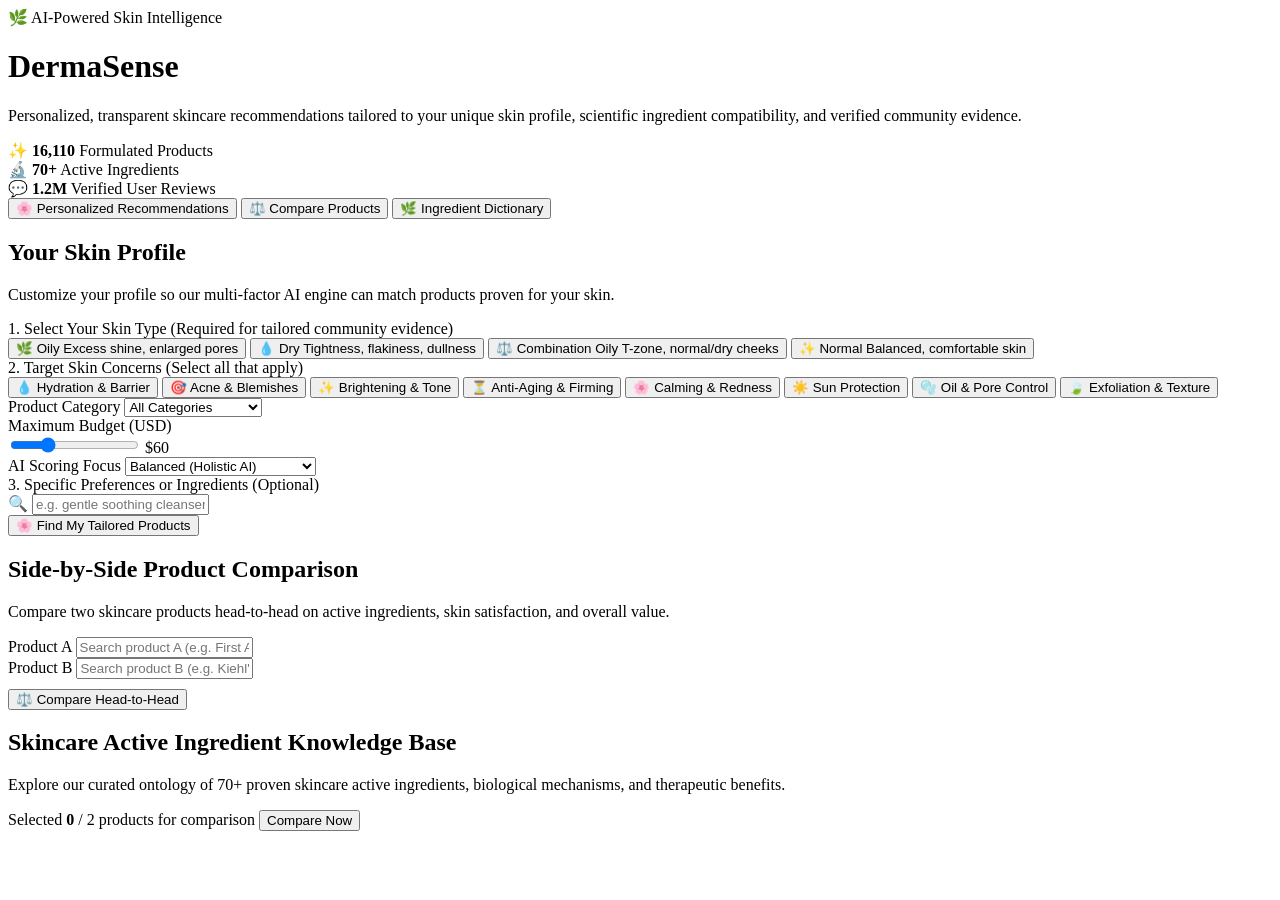
==== app/templates/index.html @ e62d5d93 "feat: complete Phase 6 & 7 with 6-factor composite recommender, side-by-side comparison, and luxury " ====
<!DOCTYPE html>
<html lang="en">
<head>
  <meta charset="UTF-8">
  <meta name="viewport" content="width=device-width, initial-scale=1.0">
  <title>DermaSense — Personalized, Explainable AI Skincare</title>
  <meta name="description" content="AI-powered skincare recommendation and comparison system tailored to your unique skin type, active ingredients, and review evidence.">
  <link rel="stylesheet" href="/static/css/style.css">
  <link rel="icon" href="data:image/svg+xml,<svg xmlns=%22http://www.w3.org/2000/svg%22 viewBox=%220%200%20100%20100%22><text y=%22.9em%22 font-size=%2290%22>🌸</text></svg>">
</head>
<body>

  <!-- Decorative Botanical Glows -->
  <div class="bg-decor bg-decor-1"></div>
  <div class="bg-decor bg-decor-2"></div>

  <div class="container">
    
    <!-- Header & Branding -->
    <header class="header">
      <div class="brand-badge">🌿 AI-Powered Skin Intelligence</div>
      <h1 class="brand-title">Derma<span>Sense</span></h1>
      <p class="brand-subtitle">
        Personalized, transparent skincare recommendations tailored to your unique skin profile, scientific ingredient compatibility, and verified community evidence.
      </p>

      <div class="stats-bar" id="statsBar">
        <div class="stat-item">✨ <strong id="statProducts">16,110</strong> Formulated Products</div>
        <div class="stat-item">🔬 <strong id="statBrands">70+</strong> Active Ingredients</div>
        <div class="stat-item">💬 <strong id="statReviews">1.2M</strong> Verified User Reviews</div>
      </div>
    </header>

    <!-- Navigation Tabs -->
    <nav class="nav-tabs" role="tablist">
      <button class="nav-tab-btn active" id="tabBtnRecommend" data-tab="tab-recommend">
        <span>🌸</span> Personalized Recommendations
      </button>
      <button class="nav-tab-btn" id="tabBtnCompare" data-tab="tab-compare">
        <span>⚖️</span> Compare Products
      </button>
      <button class="nav-tab-btn" id="tabBtnIngredients" data-tab="tab-ingredients">
        <span>🌿</span> Ingredient Dictionary
      </button>
    </nav>

    <!-- =========================================================================
         TAB 1: PERSONALIZED RECOMMENDATIONS
         ========================================================================= -->
    <main id="tab-recommend" class="tab-view active">
      
      <!-- Skin Profile Intake Form -->
      <section class="card" aria-labelledby="profile-heading">
        <h2 id="profile-heading" class="card-header-title">Your Skin Profile</h2>
        <p class="card-header-desc">Customize your profile so our multi-factor AI engine can match products proven for your skin.</p>

        <!-- 1. Skin Type Selector -->
        <div class="form-section">
          <label class="form-label">1. Select Your Skin Type <span>(Required for tailored community evidence)</span></label>
          <div class="skin-type-grid" id="skinTypeSelector">
            <button type="button" class="skin-type-btn" data-type="oily" id="btnSkinOily">
              🌿 Oily
              <span class="skin-type-desc">Excess shine, enlarged pores</span>
            </button>
            <button type="button" class="skin-type-btn" data-type="dry" id="btnSkinDry">
              💧 Dry
              <span class="skin-type-desc">Tightness, flakiness, dullness</span>
            </button>
            <button type="button" class="skin-type-btn" data-type="combination" id="btnSkinCombo">
              ⚖️ Combination
              <span class="skin-type-desc">Oily T-zone, normal/dry cheeks</span>
            </button>
            <button type="button" class="skin-type-btn" data-type="normal" id="btnSkinNormal">
              ✨ Normal
              <span class="skin-type-desc">Balanced, comfortable skin</span>
            </button>
          </div>
        </div>

        <!-- 2. Primary Skin Concerns -->
        <div class="form-section">
          <label class="form-label">2. Target Skin Concerns <span>(Select all that apply)</span></label>
          <div class="concerns-flex" id="concernsSelector">
            <button type="button" class="concern-pill" data-concern="Hydration & Barrier">💧 Hydration & Barrier</button>
            <button type="button" class="concern-pill" data-concern="Acne & Blemish Control">🎯 Acne & Blemishes</button>
            <button type="button" class="concern-pill" data-concern="Brightening & Tone">✨ Brightening & Tone</button>
            <button type="button" class="concern-pill" data-concern="Anti-Aging & Firming">⏳ Anti-Aging & Firming</button>
            <button type="button" class="concern-pill" data-concern="Soothing & Anti-Redness">🌸 Calming & Redness</button>
            <button type="button" class="concern-pill" data-concern="Sun Protection">☀️ Sun Protection</button>
            <button type="button" class="concern-pill" data-concern="Oil & Pore Control">🫧 Oil & Pore Control</button>
            <button type="button" class="concern-pill" data-concern="Exfoliation & Texture">🍃 Exfoliation & Texture</button>
          </div>
        </div>

        <!-- 3. Controls: Category, Budget, Presets -->
        <div class="controls-grid">
          <div>
            <label class="form-label" for="categorySelect">Product Category</label>
            <select id="categorySelect" class="select-input">
              <option value="All">All Categories</option>
              <option value="Cleanser">Cleanser</option>
              <option value="Moisturizer">Moisturizer</option>
              <option value="Treatment & Serum">Treatment & Serum</option>
              <option value="Sunscreen">Sunscreen</option>
              <option value="Eye Cream">Eye Cream</option>
              <option value="Mask">Mask</option>
            </select>
          </div>

          <div>
            <label class="form-label" for="budgetSlider">Maximum Budget (USD)</label>
            <div class="slider-container">
              <input type="range" id="budgetSlider" class="range-slider" min="10" max="200" step="5" value="60">
              <span class="slider-val" id="budgetDisplay">$60</span>
            </div>
          </div>

          <div>
            <label class="form-label" for="presetSelect">AI Scoring Focus</label>
            <select id="presetSelect" class="select-input">
              <option value="balanced">Balanced (Holistic AI)</option>
              <option value="ingredient_focus">Active Ingredient Focus</option>
              <option value="review_focus">Review & Satisfaction Focus</option>
              <option value="budget_focus">Best Value & Budget Focus</option>
            </select>
          </div>
        </div>

        <!-- 4. Natural Language Search Query -->
        <div class="form-section">
          <label class="form-label" for="queryInput">3. Specific Preferences or Ingredients <span>(Optional)</span></label>
          <div class="query-box">
            <span class="query-icon">🔍</span>
            <input type="text" id="queryInput" class="query-input" placeholder="e.g. gentle soothing cleanser with ceramides, fragrance-free, lightweight gel...">
          </div>
        </div>

        <!-- Submit Button -->
        <button type="button" class="btn-primary" id="btnGetRecommendations">
          <span>🌸</span> Find My Tailored Products
        </button>

      </section>

      <!-- Recommendation Results Area -->
      <section id="resultsSection" style="display: none;">
        <div class="results-header">
          <h2 class="results-title">Tailored Recommendations</h2>
          <span class="results-count" id="resultsCount">Showing top matches</span>
        </div>

        <div class="products-grid" id="productsGrid">
          <!-- Dynamically populated product cards -->
        </div>
      </section>

    </main>

    <!-- =========================================================================
         TAB 2: SIDE-BY-SIDE PRODUCT COMPARISON
         ========================================================================= -->
    <section id="tab-compare" class="tab-view">
      <div class="card">
        <h2 class="card-header-title">Side-by-Side Product Comparison</h2>
        <p class="card-header-desc">Compare two skincare products head-to-head on active ingredients, skin satisfaction, and overall value.</p>

        <div class="controls-grid" style="grid-template-columns: 1fr 1fr;">
          <div>
            <label class="form-label" for="compareSearchA">Product A</label>
            <input type="text" id="compareSearchA" class="text-input" placeholder="Search product A (e.g. First Aid Beauty Ultra Repair)...">
            <div id="compareSuggestionsA" class="suggestions-dropdown"></div>
            <input type="hidden" id="compareIdA">
          </div>

          <div>
            <label class="form-label" for="compareSearchB">Product B</label>
            <input type="text" id="compareSearchB" class="text-input" placeholder="Search product B (e.g. Kiehl's Ultra Facial)...">
            <div id="compareSuggestionsB" class="suggestions-dropdown"></div>
            <input type="hidden" id="compareIdB">
          </div>
        </div>

        <button type="button" class="btn-primary" id="btnRunComparison" style="margin-top: 10px;">
          <span>⚖️</span> Compare Head-to-Head
        </button>

        <div id="comparisonResults" style="display: none; margin-top: 30px;">
          <!-- Dynamically populated comparison view -->
        </div>
      </div>
    </section>

    <!-- =========================================================================
         TAB 3: INGREDIENT DICTIONARY
         ========================================================================= -->
    <section id="tab-ingredients" class="tab-view">
      <div class="card">
        <h2 class="card-header-title">Skincare Active Ingredient Knowledge Base</h2>
        <p class="card-header-desc">Explore our curated ontology of 70+ proven skincare active ingredients, biological mechanisms, and therapeutic benefits.</p>

        <div id="ingredientsCatalog">
          <!-- Dynamically populated ingredient categories -->
        </div>
      </div>
    </section>

  </div>

  <!-- Sticky Comparison Tray -->
  <div class="compare-tray" id="compareTray">
    <span class="tray-text">Selected <strong id="trayCount">0</strong> / 2 products for comparison</span>
    <button type="button" class="btn-tray-compare" id="btnLaunchTrayCompare">Compare Now</button>
  </div>

  <script src="/static/js/main.js"></script>
</body>
</html>
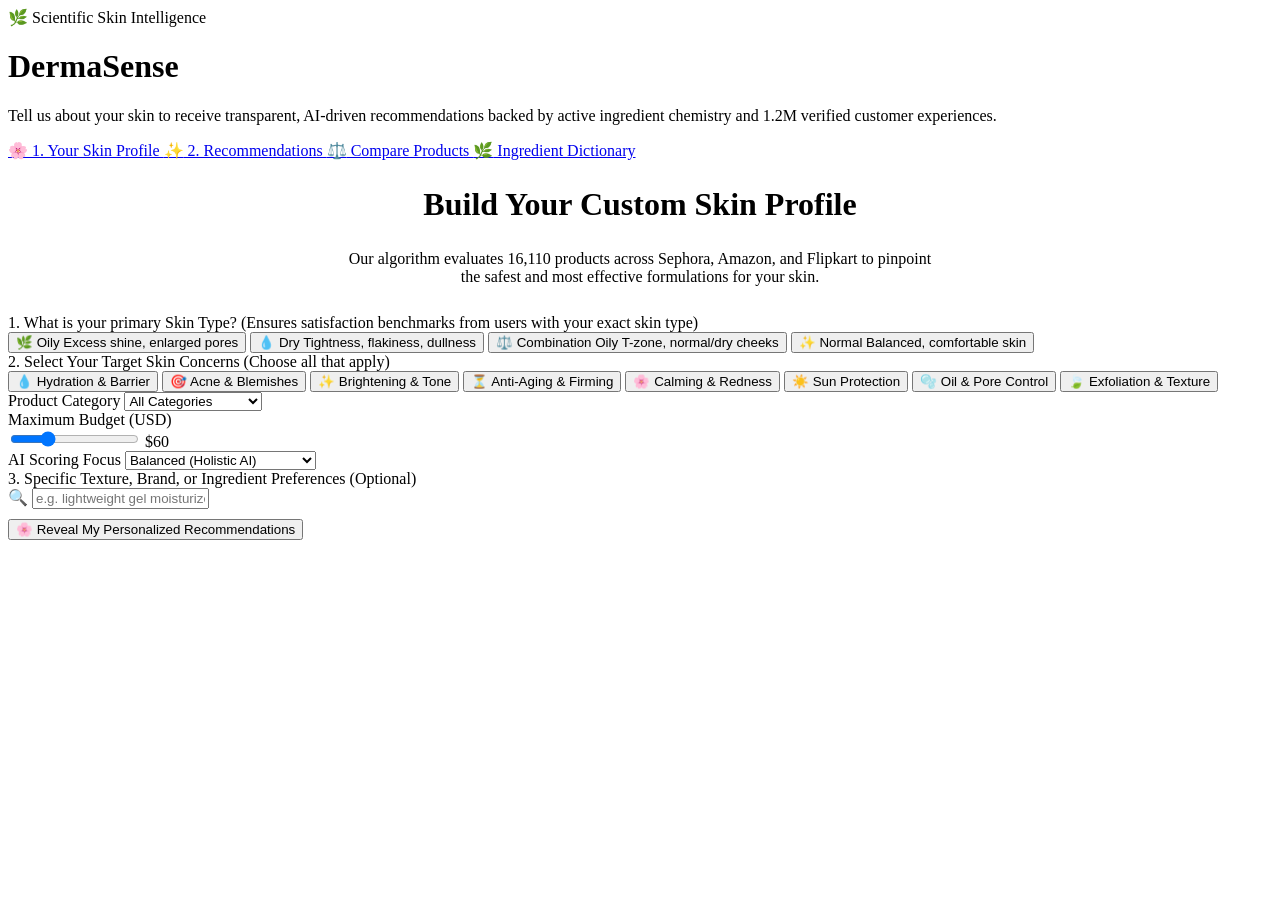
==== commit 7663b98e: "feat: split web app into dedicated multi-page flow (skin profile intake, recommendations, comparison" ====
--- a/app/templates/index.html
+++ b/app/templates/index.html
@@ -3,8 +3,8 @@
 <head>
   <meta charset="UTF-8">
   <meta name="viewport" content="width=device-width, initial-scale=1.0">
-  <title>DermaSense — Personalized, Explainable AI Skincare</title>
-  <meta name="description" content="AI-powered skincare recommendation and comparison system tailored to your unique skin type, active ingredients, and review evidence.">
+  <title>DermaSense — Skin Profile & Consultation</title>
+  <meta name="description" content="Personalized AI skincare consultation to identify your skin type, target concerns, and recommended formulations.">
   <link rel="stylesheet" href="/static/css/style.css">
   <link rel="icon" href="data:image/svg+xml,<svg xmlns=%22http://www.w3.org/2000/svg%22 viewBox=%220%200%20100%20100%22><text y=%22.9em%22 font-size=%2290%22>🌸</text></svg>">
 </head>
@@ -18,200 +18,221 @@
     
     <!-- Header & Branding -->
     <header class="header">
-      <div class="brand-badge">🌿 AI-Powered Skin Intelligence</div>
+      <div class="brand-badge">🌿 Scientific Skin Intelligence</div>
       <h1 class="brand-title">Derma<span>Sense</span></h1>
       <p class="brand-subtitle">
-        Personalized, transparent skincare recommendations tailored to your unique skin profile, scientific ingredient compatibility, and verified community evidence.
+        Tell us about your skin to receive transparent, AI-driven recommendations backed by active ingredient chemistry and 1.2M verified customer experiences.
       </p>
 
-      <div class="stats-bar" id="statsBar">
-        <div class="stat-item">✨ <strong id="statProducts">16,110</strong> Formulated Products</div>
-        <div class="stat-item">🔬 <strong id="statBrands">70+</strong> Active Ingredients</div>
-        <div class="stat-item">💬 <strong id="statReviews">1.2M</strong> Verified User Reviews</div>
-      </div>
+      <!-- Navigation Header -->
+      <nav class="nav-tabs" role="navigation" aria-label="Main Navigation">
+        <a href="/" class="nav-tab-btn active">
+          <span>🌸</span> 1. Your Skin Profile
+        </a>
+        <a href="/recommendations" class="nav-tab-btn">
+          <span>✨</span> 2. Recommendations
+        </a>
+        <a href="/compare" class="nav-tab-btn">
+          <span>⚖️</span> Compare Products
+        </a>
+        <a href="/ingredients" class="nav-tab-btn">
+          <span>🌿</span> Ingredient Dictionary
+        </a>
+      </nav>
     </header>
 
-    <!-- Navigation Tabs -->
-    <nav class="nav-tabs" role="tablist">
-      <button class="nav-tab-btn active" id="tabBtnRecommend" data-tab="tab-recommend">
-        <span>🌸</span> Personalized Recommendations
-      </button>
-      <button class="nav-tab-btn" id="tabBtnCompare" data-tab="tab-compare">
-        <span>⚖️</span> Compare Products
-      </button>
-      <button class="nav-tab-btn" id="tabBtnIngredients" data-tab="tab-ingredients">
-        <span>🌿</span> Ingredient Dictionary
-      </button>
-    </nav>
-
-    <!-- =========================================================================
-         TAB 1: PERSONALIZED RECOMMENDATIONS
-         ========================================================================= -->
-    <main id="tab-recommend" class="tab-view active">
+    <!-- Main Intake Form Card -->
+    <main>
+      <section class="card intake-card" aria-labelledby="profile-heading">
+        <div style="text-align: center; margin-bottom: 28px;">
+          <h2 id="profile-heading" class="card-header-title" style="font-size: 2rem;">Build Your Custom Skin Profile</h2>
+          <p class="card-header-desc" style="max-width: 600px; margin: 0 auto;">
+            Our algorithm evaluates 16,110 products across Sephora, Amazon, and Flipkart to pinpoint the safest and most effective formulations for your skin.
+          </p>
+        </div>
+
+        <form id="skinProfileForm" onsubmit="handleProfileSubmit(event)">
+
+          <!-- 1. Skin Type Selector -->
+          <div class="form-section">
+            <label class="form-label">
+              1. What is your primary Skin Type? 
+              <span>(Ensures satisfaction benchmarks from users with your exact skin type)</span>
+            </label>
+            <div class="skin-type-grid" id="skinTypeSelector">
+              <button type="button" class="skin-type-btn" data-type="oily" id="btnSkinOily">
+                🌿 Oily
+                <span class="skin-type-desc">Excess shine, enlarged pores</span>
+              </button>
+              <button type="button" class="skin-type-btn" data-type="dry" id="btnSkinDry">
+                💧 Dry
+                <span class="skin-type-desc">Tightness, flakiness, dullness</span>
+              </button>
+              <button type="button" class="skin-type-btn" data-type="combination" id="btnSkinCombo">
+                ⚖️ Combination
+                <span class="skin-type-desc">Oily T-zone, normal/dry cheeks</span>
+              </button>
+              <button type="button" class="skin-type-btn" data-type="normal" id="btnSkinNormal">
+                ✨ Normal
+                <span class="skin-type-desc">Balanced, comfortable skin</span>
+              </button>
+            </div>
+          </div>
+
+          <!-- 2. Primary Skin Concerns -->
+          <div class="form-section">
+            <label class="form-label">
+              2. Select Your Target Skin Concerns 
+              <span>(Choose all that apply)</span>
+            </label>
+            <div class="concerns-flex" id="concernsSelector">
+              <button type="button" class="concern-pill" data-concern="Hydration & Barrier">💧 Hydration & Barrier</button>
+              <button type="button" class="concern-pill" data-concern="Acne & Blemish Control">🎯 Acne & Blemishes</button>
+              <button type="button" class="concern-pill" data-concern="Brightening & Tone">✨ Brightening & Tone</button>
+              <button type="button" class="concern-pill" data-concern="Anti-Aging & Firming">⏳ Anti-Aging & Firming</button>
+              <button type="button" class="concern-pill" data-concern="Soothing & Anti-Redness">🌸 Calming & Redness</button>
+              <button type="button" class="concern-pill" data-concern="Sun Protection">☀️ Sun Protection</button>
+              <button type="button" class="concern-pill" data-concern="Oil & Pore Control">🫧 Oil & Pore Control</button>
+              <button type="button" class="concern-pill" data-concern="Exfoliation & Texture">🍃 Exfoliation & Texture</button>
+            </div>
+          </div>
+
+          <!-- 3. Category, Budget, AI Focus -->
+          <div class="controls-grid">
+            <div>
+              <label class="form-label" for="categorySelect">Product Category</label>
+              <select id="categorySelect" class="select-input">
+                <option value="All">All Categories</option>
+                <option value="Cleanser">Cleanser</option>
+                <option value="Moisturizer">Moisturizer</option>
+                <option value="Treatment & Serum">Treatment & Serum</option>
+                <option value="Sunscreen">Sunscreen</option>
+                <option value="Eye Cream">Eye Cream</option>
+                <option value="Mask">Mask</option>
+              </select>
+            </div>
+
+            <div>
+              <label class="form-label" for="budgetSlider">Maximum Budget (USD)</label>
+              <div class="slider-container">
+                <input type="range" id="budgetSlider" class="range-slider" min="10" max="200" step="5" value="60">
+                <span class="slider-val" id="budgetDisplay">$60</span>
+              </div>
+            </div>
+
+            <div>
+              <label class="form-label" for="presetSelect">AI Scoring Focus</label>
+              <select id="presetSelect" class="select-input">
+                <option value="balanced">Balanced (Holistic AI)</option>
+                <option value="ingredient_focus">Active Ingredient Focus</option>
+                <option value="review_focus">Review & Satisfaction Focus</option>
+                <option value="budget_focus">Best Value & Budget Focus</option>
+              </select>
+            </div>
+          </div>
+
+          <!-- 4. Specific Preferences Query -->
+          <div class="form-section">
+            <label class="form-label" for="queryInput">
+              3. Specific Texture, Brand, or Ingredient Preferences 
+              <span>(Optional)</span>
+            </label>
+            <div class="query-box">
+              <span class="query-icon">🔍</span>
+              <input type="text" id="queryInput" class="query-input" placeholder="e.g. lightweight gel moisturizer with centella and ceramides, no heavy scent...">
+            </div>
+          </div>
+
+          <!-- Submit Button -->
+          <button type="submit" class="btn-primary" id="btnSubmitProfile" style="margin-top: 10px;">
+            <span>🌸</span> Reveal My Personalized Recommendations
+          </button>
+
+        </form>
+      </section>
+    </main>
+
+  </div>
+
+  <script>
+    // Profile Intake State
+    let selectedSkinType = localStorage.getItem('dermasense_skin_type') || 'oily';
+    let selectedConcerns = new Set(JSON.parse(localStorage.getItem('dermasense_concerns') || '["Hydration & Barrier", "Acne & Blemish Control"]'));
+    let selectedBudget = Number(localStorage.getItem('dermasense_budget') || 60);
+
+    document.addEventListener('DOMContentLoaded', () => {
+      // Sync UI with saved state
+      if (selectedSkinType) {
+        const btn = document.querySelector(`.skin-type-btn[data-type="${selectedSkinType}"]`);
+        if (btn) btn.classList.add('active');
+      }
+
+      selectedConcerns.forEach(c => {
+        const pill = document.querySelector(`.concern-pill[data-concern="${c}"]`);
+        if (pill) pill.classList.add('active');
+      });
+
+      const budgetSlider = document.getElementById('budgetSlider');
+      const budgetDisplay = document.getElementById('budgetDisplay');
+      budgetSlider.value = selectedBudget;
+      budgetDisplay.textContent = `$${selectedBudget}`;
+
+      budgetSlider.addEventListener('input', (e) => {
+        selectedBudget = Number(e.target.value);
+        budgetDisplay.textContent = `$${selectedBudget}`;
+      });
+
+      // Skin type selection
+      document.querySelectorAll('.skin-type-btn').forEach(btn => {
+        btn.addEventListener('click', () => {
+          document.querySelectorAll('.skin-type-btn').forEach(b => b.classList.remove('active'));
+          selectedSkinType = btn.getAttribute('data-type');
+          btn.classList.add('active');
+        });
+      });
+
+      // Concerns selection
+      document.querySelectorAll('.concern-pill').forEach(pill => {
+        pill.addEventListener('click', () => {
+          const concern = pill.getAttribute('data-concern');
+          if (selectedConcerns.has(concern)) {
+            selectedConcerns.delete(concern);
+            pill.classList.remove('active');
+          } else {
+            selectedConcerns.add(concern);
+            pill.classList.add('active');
+          }
+        });
+      });
+    });
+
+    function handleProfileSubmit(e) {
+      e.preventDefault();
       
-      <!-- Skin Profile Intake Form -->
-      <section class="card" aria-labelledby="profile-heading">
-        <h2 id="profile-heading" class="card-header-title">Your Skin Profile</h2>
-        <p class="card-header-desc">Customize your profile so our multi-factor AI engine can match products proven for your skin.</p>
-
-        <!-- 1. Skin Type Selector -->
-        <div class="form-section">
-          <label class="form-label">1. Select Your Skin Type <span>(Required for tailored community evidence)</span></label>
-          <div class="skin-type-grid" id="skinTypeSelector">
-            <button type="button" class="skin-type-btn" data-type="oily" id="btnSkinOily">
-              🌿 Oily
-              <span class="skin-type-desc">Excess shine, enlarged pores</span>
-            </button>
-            <button type="button" class="skin-type-btn" data-type="dry" id="btnSkinDry">
-              💧 Dry
-              <span class="skin-type-desc">Tightness, flakiness, dullness</span>
-            </button>
-            <button type="button" class="skin-type-btn" data-type="combination" id="btnSkinCombo">
-              ⚖️ Combination
-              <span class="skin-type-desc">Oily T-zone, normal/dry cheeks</span>
-            </button>
-            <button type="button" class="skin-type-btn" data-type="normal" id="btnSkinNormal">
-              ✨ Normal
-              <span class="skin-type-desc">Balanced, comfortable skin</span>
-            </button>
-          </div>
-        </div>
-
-        <!-- 2. Primary Skin Concerns -->
-        <div class="form-section">
-          <label class="form-label">2. Target Skin Concerns <span>(Select all that apply)</span></label>
-          <div class="concerns-flex" id="concernsSelector">
-            <button type="button" class="concern-pill" data-concern="Hydration & Barrier">💧 Hydration & Barrier</button>
-            <button type="button" class="concern-pill" data-concern="Acne & Blemish Control">🎯 Acne & Blemishes</button>
-            <button type="button" class="concern-pill" data-concern="Brightening & Tone">✨ Brightening & Tone</button>
-            <button type="button" class="concern-pill" data-concern="Anti-Aging & Firming">⏳ Anti-Aging & Firming</button>
-            <button type="button" class="concern-pill" data-concern="Soothing & Anti-Redness">🌸 Calming & Redness</button>
-            <button type="button" class="concern-pill" data-concern="Sun Protection">☀️ Sun Protection</button>
-            <button type="button" class="concern-pill" data-concern="Oil & Pore Control">🫧 Oil & Pore Control</button>
-            <button type="button" class="concern-pill" data-concern="Exfoliation & Texture">🍃 Exfoliation & Texture</button>
-          </div>
-        </div>
-
-        <!-- 3. Controls: Category, Budget, Presets -->
-        <div class="controls-grid">
-          <div>
-            <label class="form-label" for="categorySelect">Product Category</label>
-            <select id="categorySelect" class="select-input">
-              <option value="All">All Categories</option>
-              <option value="Cleanser">Cleanser</option>
-              <option value="Moisturizer">Moisturizer</option>
-              <option value="Treatment & Serum">Treatment & Serum</option>
-              <option value="Sunscreen">Sunscreen</option>
-              <option value="Eye Cream">Eye Cream</option>
-              <option value="Mask">Mask</option>
-            </select>
-          </div>
-
-          <div>
-            <label class="form-label" for="budgetSlider">Maximum Budget (USD)</label>
-            <div class="slider-container">
-              <input type="range" id="budgetSlider" class="range-slider" min="10" max="200" step="5" value="60">
-              <span class="slider-val" id="budgetDisplay">$60</span>
-            </div>
-          </div>
-
-          <div>
-            <label class="form-label" for="presetSelect">AI Scoring Focus</label>
-            <select id="presetSelect" class="select-input">
-              <option value="balanced">Balanced (Holistic AI)</option>
-              <option value="ingredient_focus">Active Ingredient Focus</option>
-              <option value="review_focus">Review & Satisfaction Focus</option>
-              <option value="budget_focus">Best Value & Budget Focus</option>
-            </select>
-          </div>
-        </div>
-
-        <!-- 4. Natural Language Search Query -->
-        <div class="form-section">
-          <label class="form-label" for="queryInput">3. Specific Preferences or Ingredients <span>(Optional)</span></label>
-          <div class="query-box">
-            <span class="query-icon">🔍</span>
-            <input type="text" id="queryInput" class="query-input" placeholder="e.g. gentle soothing cleanser with ceramides, fragrance-free, lightweight gel...">
-          </div>
-        </div>
-
-        <!-- Submit Button -->
-        <button type="button" class="btn-primary" id="btnGetRecommendations">
-          <span>🌸</span> Find My Tailored Products
-        </button>
-
-      </section>
-
-      <!-- Recommendation Results Area -->
-      <section id="resultsSection" style="display: none;">
-        <div class="results-header">
-          <h2 class="results-title">Tailored Recommendations</h2>
-          <span class="results-count" id="resultsCount">Showing top matches</span>
-        </div>
-
-        <div class="products-grid" id="productsGrid">
-          <!-- Dynamically populated product cards -->
-        </div>
-      </section>
-
-    </main>
-
-    <!-- =========================================================================
-         TAB 2: SIDE-BY-SIDE PRODUCT COMPARISON
-         ========================================================================= -->
-    <section id="tab-compare" class="tab-view">
-      <div class="card">
-        <h2 class="card-header-title">Side-by-Side Product Comparison</h2>
-        <p class="card-header-desc">Compare two skincare products head-to-head on active ingredients, skin satisfaction, and overall value.</p>
-
-        <div class="controls-grid" style="grid-template-columns: 1fr 1fr;">
-          <div>
-            <label class="form-label" for="compareSearchA">Product A</label>
-            <input type="text" id="compareSearchA" class="text-input" placeholder="Search product A (e.g. First Aid Beauty Ultra Repair)...">
-            <div id="compareSuggestionsA" class="suggestions-dropdown"></div>
-            <input type="hidden" id="compareIdA">
-          </div>
-
-          <div>
-            <label class="form-label" for="compareSearchB">Product B</label>
-            <input type="text" id="compareSearchB" class="text-input" placeholder="Search product B (e.g. Kiehl's Ultra Facial)...">
-            <div id="compareSuggestionsB" class="suggestions-dropdown"></div>
-            <input type="hidden" id="compareIdB">
-          </div>
-        </div>
-
-        <button type="button" class="btn-primary" id="btnRunComparison" style="margin-top: 10px;">
-          <span>⚖️</span> Compare Head-to-Head
-        </button>
-
-        <div id="comparisonResults" style="display: none; margin-top: 30px;">
-          <!-- Dynamically populated comparison view -->
-        </div>
-      </div>
-    </section>
-
-    <!-- =========================================================================
-         TAB 3: INGREDIENT DICTIONARY
-         ========================================================================= -->
-    <section id="tab-ingredients" class="tab-view">
-      <div class="card">
-        <h2 class="card-header-title">Skincare Active Ingredient Knowledge Base</h2>
-        <p class="card-header-desc">Explore our curated ontology of 70+ proven skincare active ingredients, biological mechanisms, and therapeutic benefits.</p>
-
-        <div id="ingredientsCatalog">
-          <!-- Dynamically populated ingredient categories -->
-        </div>
-      </div>
-    </section>
-
-  </div>
-
-  <!-- Sticky Comparison Tray -->
-  <div class="compare-tray" id="compareTray">
-    <span class="tray-text">Selected <strong id="trayCount">0</strong> / 2 products for comparison</span>
-    <button type="button" class="btn-tray-compare" id="btnLaunchTrayCompare">Compare Now</button>
-  </div>
-
-  <script src="/static/js/main.js"></script>
+      const category = document.getElementById('categorySelect').value;
+      const preset = document.getElementById('presetSelect').value;
+      const query = document.getElementById('queryInput').value.trim();
+
+      // Save to localStorage
+      localStorage.setItem('dermasense_skin_type', selectedSkinType || '');
+      localStorage.setItem('dermasense_concerns', JSON.stringify(Array.from(selectedConcerns)));
+      localStorage.setItem('dermasense_budget', selectedBudget);
+      localStorage.setItem('dermasense_category', category);
+      localStorage.setItem('dermasense_preset', preset);
+      localStorage.setItem('dermasense_query', query);
+
+      // Construct URL parameters
+      const params = new URLSearchParams();
+      if (selectedSkinType) params.set('skin_type', selectedSkinType);
+      if (selectedConcerns.size > 0) params.set('concerns', Array.from(selectedConcerns).join('|'));
+      if (category) params.set('category', category);
+      if (selectedBudget) params.set('budget', selectedBudget);
+      if (preset) params.set('preset', preset);
+      if (query) params.set('q', query);
+
+      // Navigate to dedicated Recommendations Page
+      window.location.href = `/recommendations?${params.toString()}`;
+    }
+  </script>
 </body>
 </html>
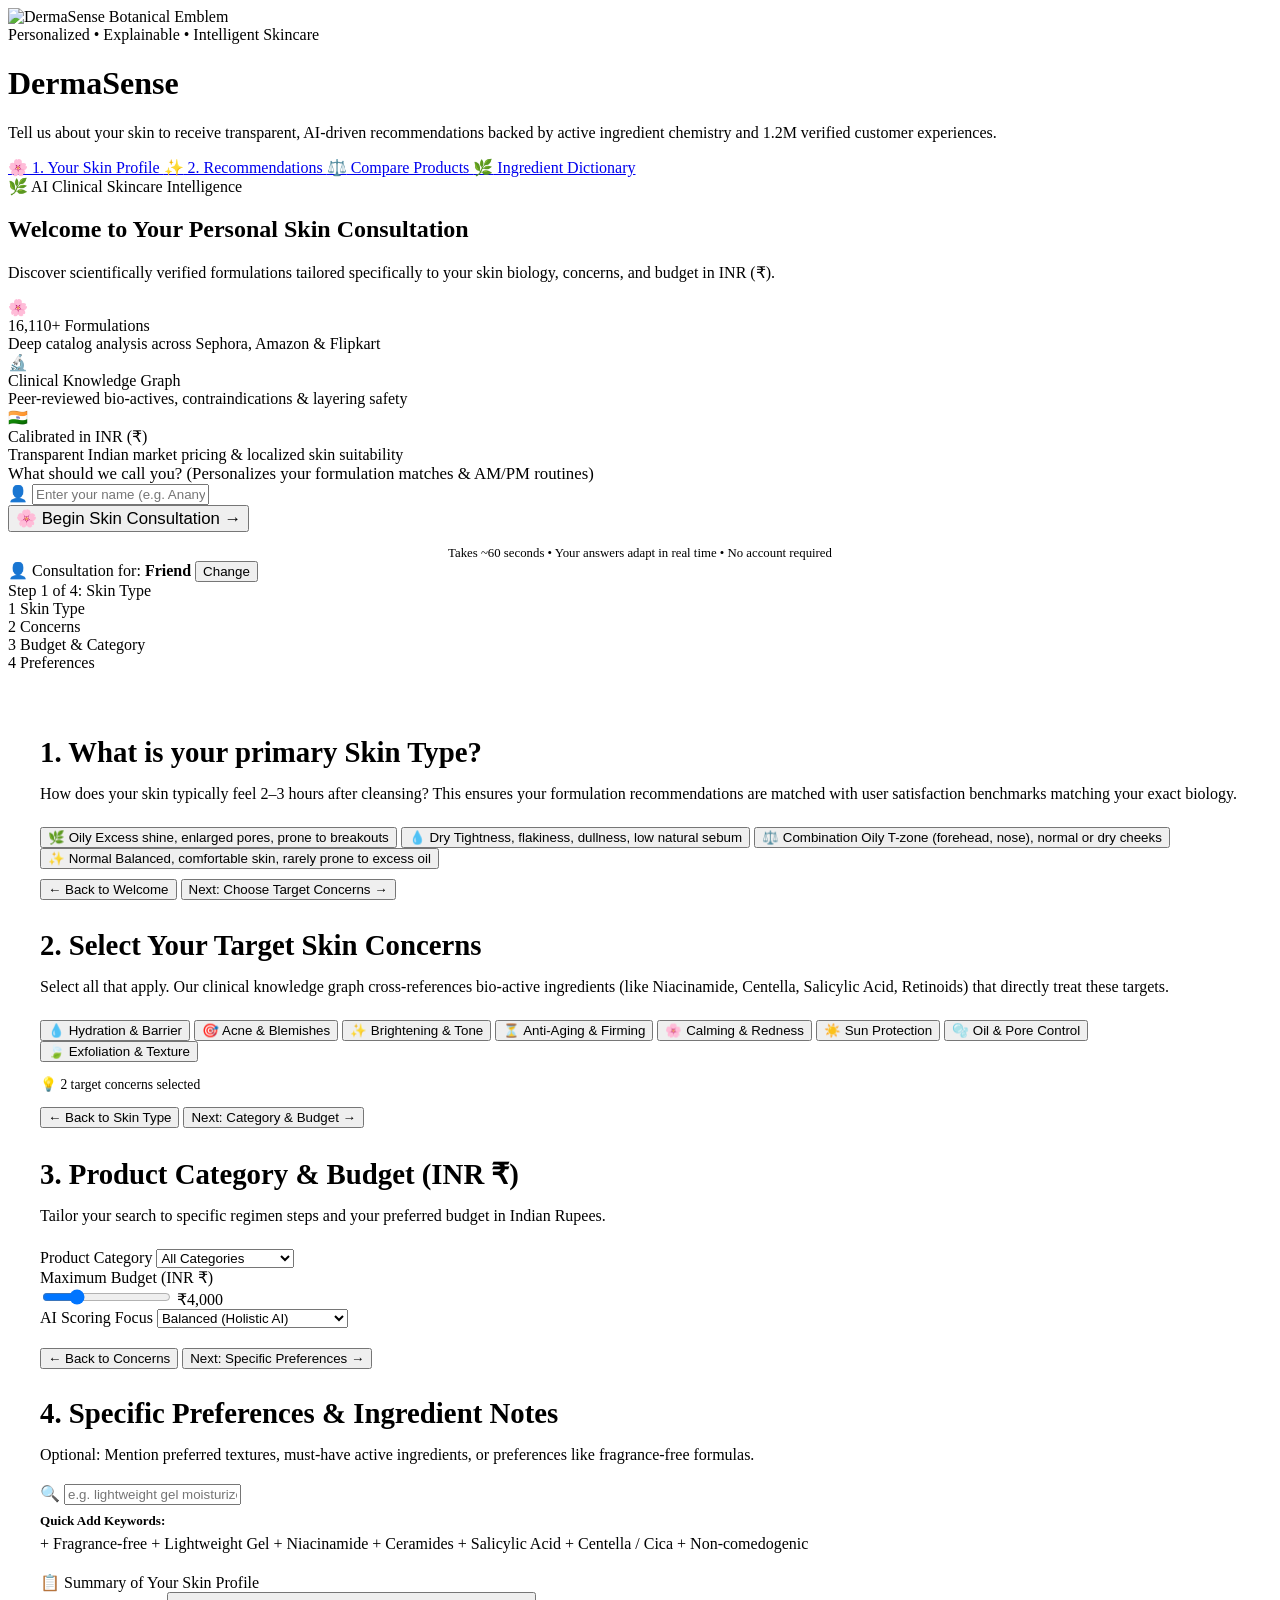
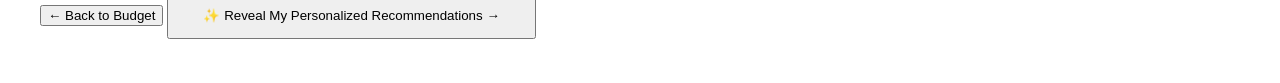
==== commit 354c7080: "feat: implement cross-encoder reranking, knowledge graph, RAG Q&A, personalization, evaluation suite" ====
--- a/app/templates/index.html
+++ b/app/templates/index.html
@@ -4,9 +4,13 @@
   <meta charset="UTF-8">
   <meta name="viewport" content="width=device-width, initial-scale=1.0">
   <title>DermaSense — Skin Profile & Consultation</title>
-  <meta name="description" content="Personalized AI skincare consultation to identify your skin type, target concerns, and recommended formulations.">
+  <meta name="description" content="Personalized AI skincare consultation to identify your skin type, target concerns, and recommended formulations in INR.">
   <link rel="stylesheet" href="/static/css/style.css">
-  <link rel="icon" href="data:image/svg+xml,<svg xmlns=%22http://www.w3.org/2000/svg%22 viewBox=%220%200%20100%20100%22><text y=%22.9em%22 font-size=%2290%22>🌸</text></svg>">
+  <link rel="icon" type="image/png" sizes="192x192" href="/static/images/dermasense_favicon.png?v=2">
+  <link rel="icon" type="image/png" sizes="32x32" href="/static/images/favicon-32x32.png?v=2">
+  <link rel="icon" type="image/png" sizes="16x16" href="/static/images/favicon-16x16.png?v=2">
+  <link rel="shortcut icon" href="/favicon.ico?v=2">
+  <link rel="apple-touch-icon" sizes="180x180" href="/static/images/apple-touch-icon.png?v=2">
 </head>
 <body>
 
@@ -16,9 +20,12 @@
 
   <div class="container">
     
-    <!-- Header & Branding -->
+    <!-- Header & Branding with Uncluttered Botanical Emblem -->
     <header class="header">
-      <div class="brand-badge">🌿 Scientific Skin Intelligence</div>
+      <div class="brand-logo-container">
+        <img src="/static/images/dermasense_emblem.png" alt="DermaSense Botanical Emblem" class="brand-logo-img">
+      </div>
+      <div class="brand-tagline">Personalized • Explainable • Intelligent Skincare</div>
       <h1 class="brand-title">Derma<span>Sense</span></h1>
       <p class="brand-subtitle">
         Tell us about your skin to receive transparent, AI-driven recommendations backed by active ingredient chemistry and 1.2M verified customer experiences.
@@ -41,157 +48,376 @@
       </nav>
     </header>
 
-    <!-- Main Intake Form Card -->
+    <!-- Main View Area -->
     <main>
-      <section class="card intake-card" aria-labelledby="profile-heading">
-        <div style="text-align: center; margin-bottom: 28px;">
-          <h2 id="profile-heading" class="card-header-title" style="font-size: 2rem;">Build Your Custom Skin Profile</h2>
-          <p class="card-header-desc" style="max-width: 600px; margin: 0 auto;">
-            Our algorithm evaluates 16,110 products across Sephora, Amazon, and Flipkart to pinpoint the safest and most effective formulations for your skin.
+      
+      <!-- 1. FRONT / LANDING PAGE: Name & Consultation Welcome Card -->
+      <section class="welcome-hero-card" id="welcomeSection" aria-labelledby="welcome-heading">
+        <div class="welcome-badge">🌿 AI Clinical Skincare Intelligence</div>
+        <h2 id="welcome-heading" class="welcome-title">Welcome to Your Personal Skin Consultation</h2>
+        <p class="welcome-subtitle">
+          Discover scientifically verified formulations tailored specifically to your skin biology, concerns, and budget in INR (₹).
+        </p>
+
+        <!-- Trust Pillars & Capabilities Grid -->
+        <div class="trust-pillars-grid">
+          <div class="trust-pillar-item">
+            <span class="trust-pillar-icon">🌸</span>
+            <div class="trust-pillar-title">16,110+ Formulations</div>
+            <div class="trust-pillar-desc">Deep catalog analysis across Sephora, Amazon & Flipkart</div>
+          </div>
+          <div class="trust-pillar-item">
+            <span class="trust-pillar-icon">🔬</span>
+            <div class="trust-pillar-title">Clinical Knowledge Graph</div>
+            <div class="trust-pillar-desc">Peer-reviewed bio-actives, contraindications & layering safety</div>
+          </div>
+          <div class="trust-pillar-item">
+            <span class="trust-pillar-icon">🇮🇳</span>
+            <div class="trust-pillar-title">Calibrated in INR (₹)</div>
+            <div class="trust-pillar-desc">Transparent Indian market pricing & localized skin suitability</div>
+          </div>
+        </div>
+
+        <!-- Name Intake Box -->
+        <div class="name-intake-box">
+          <label class="form-label" for="userNameInput" style="font-size: 1.05rem; margin-bottom: 4px;">
+            What should we call you?
+            <span>(Personalizes your formulation matches & AM/PM routines)</span>
+          </label>
+          <div class="name-input-wrapper">
+            <span class="name-input-icon">👤</span>
+            <input 
+              type="text" 
+              id="userNameInput" 
+              class="name-input-field" 
+              placeholder="Enter your name (e.g. Ananya, Rahul, Maya)..."
+              autocomplete="name"
+              maxlength="40"
+            >
+          </div>
+
+          <button type="button" class="btn-primary" id="btnStartConsultation" style="font-size: 1.05rem;">
+            <span>🌸</span> Begin Skin Consultation &rarr;
+          </button>
+
+          <p style="text-align: center; font-size: 0.8rem; color: var(--text-muted); margin-top: 14px; margin-bottom: 0;">
+            Takes ~60 seconds • Your answers adapt in real time • No account required
           </p>
         </div>
-
-        <form id="skinProfileForm" onsubmit="handleProfileSubmit(event)">
-
-          <!-- 1. Skin Type Selector -->
-          <div class="form-section">
-            <label class="form-label">
-              1. What is your primary Skin Type? 
-              <span>(Ensures satisfaction benchmarks from users with your exact skin type)</span>
-            </label>
-            <div class="skin-type-grid" id="skinTypeSelector">
-              <button type="button" class="skin-type-btn" data-type="oily" id="btnSkinOily">
-                🌿 Oily
-                <span class="skin-type-desc">Excess shine, enlarged pores</span>
-              </button>
-              <button type="button" class="skin-type-btn" data-type="dry" id="btnSkinDry">
-                💧 Dry
-                <span class="skin-type-desc">Tightness, flakiness, dullness</span>
-              </button>
-              <button type="button" class="skin-type-btn" data-type="combination" id="btnSkinCombo">
-                ⚖️ Combination
-                <span class="skin-type-desc">Oily T-zone, normal/dry cheeks</span>
-              </button>
-              <button type="button" class="skin-type-btn" data-type="normal" id="btnSkinNormal">
-                ✨ Normal
-                <span class="skin-type-desc">Balanced, comfortable skin</span>
-              </button>
+      </section>
+
+      <!-- 2. GUIDED CONSULTATION WIZARD: Asking User Preferences Step-by-Step -->
+      <section class="wizard-container" id="wizardSection" aria-label="Personalized Skincare Consultation Questionnaire">
+        
+        <!-- Wizard Navigation & Progress Header -->
+        <div class="wizard-header-card">
+          <div class="wizard-meta-row">
+            <div class="wizard-user-badge">
+              <span>👤</span> Consultation for: <strong id="wizardGreetingName" style="color: var(--primary-rose);">Friend</strong>
+              <button type="button" class="wizard-change-name-btn" id="btnChangeName" title="Change your name">Change</button>
+            </div>
+            <div class="wizard-step-counter" id="stepCounterBadge">
+              Step 1 of 4: Skin Type
             </div>
           </div>
 
-          <!-- 2. Primary Skin Concerns -->
-          <div class="form-section">
-            <label class="form-label">
-              2. Select Your Target Skin Concerns 
-              <span>(Choose all that apply)</span>
-            </label>
-            <div class="concerns-flex" id="concernsSelector">
-              <button type="button" class="concern-pill" data-concern="Hydration & Barrier">💧 Hydration & Barrier</button>
-              <button type="button" class="concern-pill" data-concern="Acne & Blemish Control">🎯 Acne & Blemishes</button>
-              <button type="button" class="concern-pill" data-concern="Brightening & Tone">✨ Brightening & Tone</button>
-              <button type="button" class="concern-pill" data-concern="Anti-Aging & Firming">⏳ Anti-Aging & Firming</button>
-              <button type="button" class="concern-pill" data-concern="Soothing & Anti-Redness">🌸 Calming & Redness</button>
-              <button type="button" class="concern-pill" data-concern="Sun Protection">☀️ Sun Protection</button>
-              <button type="button" class="concern-pill" data-concern="Oil & Pore Control">🫧 Oil & Pore Control</button>
-              <button type="button" class="concern-pill" data-concern="Exfoliation & Texture">🍃 Exfoliation & Texture</button>
+          <!-- Clickable Stepper Nodes -->
+          <div class="wizard-stepper-nav" id="wizardStepperNav">
+            <div class="stepper-node active" data-step="1" id="stepNode1">
+              <span class="stepper-num">1</span>
+              <span>Skin Type</span>
+            </div>
+            <div class="stepper-node" data-step="2" id="stepNode2">
+              <span class="stepper-num">2</span>
+              <span>Concerns</span>
+            </div>
+            <div class="stepper-node" data-step="3" id="stepNode3">
+              <span class="stepper-num">3</span>
+              <span>Budget & Category</span>
+            </div>
+            <div class="stepper-node" data-step="4" id="stepNode4">
+              <span class="stepper-num">4</span>
+              <span>Preferences</span>
             </div>
           </div>
 
-          <!-- 3. Category, Budget, AI Focus -->
-          <div class="controls-grid">
-            <div>
-              <label class="form-label" for="categorySelect">Product Category</label>
-              <select id="categorySelect" class="select-input">
-                <option value="All">All Categories</option>
-                <option value="Cleanser">Cleanser</option>
-                <option value="Moisturizer">Moisturizer</option>
-                <option value="Treatment & Serum">Treatment & Serum</option>
-                <option value="Sunscreen">Sunscreen</option>
-                <option value="Eye Cream">Eye Cream</option>
-                <option value="Mask">Mask</option>
-              </select>
-            </div>
-
-            <div>
-              <label class="form-label" for="budgetSlider">Maximum Budget (USD)</label>
-              <div class="slider-container">
-                <input type="range" id="budgetSlider" class="range-slider" min="10" max="200" step="5" value="60">
-                <span class="slider-val" id="budgetDisplay">$60</span>
-              </div>
-            </div>
-
-            <div>
-              <label class="form-label" for="presetSelect">AI Scoring Focus</label>
-              <select id="presetSelect" class="select-input">
-                <option value="balanced">Balanced (Holistic AI)</option>
-                <option value="ingredient_focus">Active Ingredient Focus</option>
-                <option value="review_focus">Review & Satisfaction Focus</option>
-                <option value="budget_focus">Best Value & Budget Focus</option>
-              </select>
-            </div>
+          <!-- Progress Bar -->
+          <div class="wizard-progress-track">
+            <div class="wizard-progress-fill" id="wizardProgressBar" style="width: 25%;"></div>
           </div>
-
-          <!-- 4. Specific Preferences Query -->
-          <div class="form-section">
-            <label class="form-label" for="queryInput">
-              3. Specific Texture, Brand, or Ingredient Preferences 
-              <span>(Optional)</span>
-            </label>
-            <div class="query-box">
-              <span class="query-icon">🔍</span>
-              <input type="text" id="queryInput" class="query-input" placeholder="e.g. lightweight gel moisturizer with centella and ceramides, no heavy scent...">
-            </div>
-          </div>
-
-          <!-- Submit Button -->
-          <button type="submit" class="btn-primary" id="btnSubmitProfile" style="margin-top: 10px;">
-            <span>🌸</span> Reveal My Personalized Recommendations
-          </button>
-
-        </form>
+        </div>
+
+        <!-- Wizard Intake Card -->
+        <div class="card" style="padding: 36px 32px;">
+          <form id="skinProfileForm" onsubmit="handleProfileSubmit(event)">
+
+            <!-- STEP 1 PANE: Primary Skin Type -->
+            <div class="wizard-step-pane active" id="stepPane1">
+              <div style="margin-bottom: 24px;">
+                <h3 class="card-header-title" style="font-size: 1.8rem; margin-bottom: 8px;">
+                  1. What is your primary Skin Type?
+                </h3>
+                <p class="card-header-desc" style="margin-bottom: 0;">
+                  How does your skin typically feel 2–3 hours after cleansing? This ensures your formulation recommendations are matched with user satisfaction benchmarks matching your exact biology.
+                </p>
+              </div>
+
+              <div class="skin-type-grid" id="skinTypeSelector" style="margin-bottom: 10px;">
+                <button type="button" class="skin-type-btn" data-type="oily" id="btnSkinOily">
+                  🌿 Oily
+                  <span class="skin-type-desc">Excess shine, enlarged pores, prone to breakouts</span>
+                </button>
+                <button type="button" class="skin-type-btn" data-type="dry" id="btnSkinDry">
+                  💧 Dry
+                  <span class="skin-type-desc">Tightness, flakiness, dullness, low natural sebum</span>
+                </button>
+                <button type="button" class="skin-type-btn" data-type="combination" id="btnSkinCombo">
+                  ⚖️ Combination
+                  <span class="skin-type-desc">Oily T-zone (forehead, nose), normal or dry cheeks</span>
+                </button>
+                <button type="button" class="skin-type-btn" data-type="normal" id="btnSkinNormal">
+                  ✨ Normal
+                  <span class="skin-type-desc">Balanced, comfortable skin, rarely prone to excess oil</span>
+                </button>
+              </div>
+
+              <!-- Step 1 Navigation -->
+              <div class="wizard-nav-btns">
+                <button type="button" class="btn-secondary" id="btnStep1Back">
+                  <span>&larr;</span> Back to Welcome
+                </button>
+                <button type="button" class="btn-wizard-next" id="btnStep1Next">
+                  Next: Choose Target Concerns <span>&rarr;</span>
+                </button>
+              </div>
+            </div>
+
+            <!-- STEP 2 PANE: Target Skin Concerns -->
+            <div class="wizard-step-pane" id="stepPane2">
+              <div style="margin-bottom: 24px;">
+                <h3 class="card-header-title" style="font-size: 1.8rem; margin-bottom: 8px;">
+                  2. Select Your Target Skin Concerns
+                </h3>
+                <p class="card-header-desc" style="margin-bottom: 0;">
+                  Select all that apply. Our clinical knowledge graph cross-references bio-active ingredients (like Niacinamide, Centella, Salicylic Acid, Retinoids) that directly treat these targets.
+                </p>
+              </div>
+
+              <div class="concerns-flex" id="concernsSelector" style="margin-bottom: 12px;">
+                <button type="button" class="concern-pill" data-concern="Hydration & Barrier">💧 Hydration & Barrier</button>
+                <button type="button" class="concern-pill" data-concern="Acne & Blemish Control">🎯 Acne & Blemishes</button>
+                <button type="button" class="concern-pill" data-concern="Brightening & Tone">✨ Brightening & Tone</button>
+                <button type="button" class="concern-pill" data-concern="Anti-Aging & Firming">⏳ Anti-Aging & Firming</button>
+                <button type="button" class="concern-pill" data-concern="Soothing & Anti-Redness">🌸 Calming & Redness</button>
+                <button type="button" class="concern-pill" data-concern="Sun Protection">☀️ Sun Protection</button>
+                <button type="button" class="concern-pill" data-concern="Oil & Pore Control">🫧 Oil & Pore Control</button>
+                <button type="button" class="concern-pill" data-concern="Exfoliation & Texture">🍃 Exfoliation & Texture</button>
+              </div>
+
+              <p style="font-size: 0.85rem; color: var(--text-secondary); margin-top: 14px;">
+                💡 <span id="concernsCountText">2 concerns currently selected</span>
+              </p>
+
+              <!-- Step 2 Navigation -->
+              <div class="wizard-nav-btns">
+                <button type="button" class="btn-secondary" id="btnStep2Back">
+                  <span>&larr;</span> Back to Skin Type
+                </button>
+                <button type="button" class="btn-wizard-next" id="btnStep2Next">
+                  Next: Category & Budget <span>&rarr;</span>
+                </button>
+              </div>
+            </div>
+
+            <!-- STEP 3 PANE: Product Category & Budget (INR ₹) -->
+            <div class="wizard-step-pane" id="stepPane3">
+              <div style="margin-bottom: 24px;">
+                <h3 class="card-header-title" style="font-size: 1.8rem; margin-bottom: 8px;">
+                  3. Product Category & Budget (INR ₹)
+                </h3>
+                <p class="card-header-desc" style="margin-bottom: 0;">
+                  Tailor your search to specific regimen steps and your preferred budget in Indian Rupees.
+                </p>
+              </div>
+
+              <div class="controls-grid" style="margin-bottom: 20px;">
+                <div>
+                  <label class="form-label" for="categorySelect">Product Category</label>
+                  <select id="categorySelect" class="select-input">
+                    <option value="All">All Categories</option>
+                    <option value="Cleanser">Cleanser</option>
+                    <option value="Moisturizer">Moisturizer</option>
+                    <option value="Treatment & Serum">Treatment & Serum</option>
+                    <option value="Sunscreen">Sunscreen</option>
+                    <option value="Eye Cream">Eye Cream</option>
+                    <option value="Mask">Mask</option>
+                  </select>
+                </div>
+
+                <div>
+                  <label class="form-label" for="budgetSlider">Maximum Budget (INR ₹)</label>
+                  <div class="slider-container">
+                    <input type="range" id="budgetSlider" class="range-slider" min="500" max="15000" step="250" value="4000">
+                    <span class="slider-val" id="budgetDisplay">₹4,000</span>
+                  </div>
+                </div>
+
+                <div>
+                  <label class="form-label" for="presetSelect">AI Scoring Focus</label>
+                  <select id="presetSelect" class="select-input">
+                    <option value="balanced">Balanced (Holistic AI)</option>
+                    <option value="ingredient_focus">Active Ingredient Focus</option>
+                    <option value="review_focus">Review & Satisfaction Focus</option>
+                    <option value="budget_focus">Best Value & Budget Focus</option>
+                  </select>
+                </div>
+              </div>
+
+              <!-- Step 3 Navigation -->
+              <div class="wizard-nav-btns">
+                <button type="button" class="btn-secondary" id="btnStep3Back">
+                  <span>&larr;</span> Back to Concerns
+                </button>
+                <button type="button" class="btn-wizard-next" id="btnStep3Next">
+                  Next: Specific Preferences <span>&rarr;</span>
+                </button>
+              </div>
+            </div>
+
+            <!-- STEP 4 PANE: Specific Preferences & Review -->
+            <div class="wizard-step-pane" id="stepPane4">
+              <div style="margin-bottom: 20px;">
+                <h3 class="card-header-title" style="font-size: 1.8rem; margin-bottom: 8px;">
+                  4. Specific Preferences & Ingredient Notes
+                </h3>
+                <p class="card-header-desc" style="margin-bottom: 0;">
+                  Optional: Mention preferred textures, must-have active ingredients, or preferences like fragrance-free formulas.
+                </p>
+              </div>
+
+              <div class="query-box" style="margin-bottom: 8px;">
+                <span class="query-icon">🔍</span>
+                <input 
+                  type="text" 
+                  id="queryInput" 
+                  class="query-input" 
+                  placeholder="e.g. lightweight gel moisturizer with centella and ceramides, no heavy scent..."
+                >
+              </div>
+
+              <!-- Quick Click Suggestion Chips -->
+              <div style="margin-bottom: 20px;">
+                <div style="font-size: 0.82rem; font-weight: 600; color: var(--text-muted); margin-bottom: 6px;">
+                  Quick Add Keywords:
+                </div>
+                <div class="suggestion-chips" id="suggestionChips">
+                  <span class="suggestion-chip" data-text="fragrance-free">+ Fragrance-free</span>
+                  <span class="suggestion-chip" data-text="lightweight gel">+ Lightweight Gel</span>
+                  <span class="suggestion-chip" data-text="niacinamide">+ Niacinamide</span>
+                  <span class="suggestion-chip" data-text="ceramides">+ Ceramides</span>
+                  <span class="suggestion-chip" data-text="salicylic acid">+ Salicylic Acid</span>
+                  <span class="suggestion-chip" data-text="centella asiatica">+ Centella / Cica</span>
+                  <span class="suggestion-chip" data-text="non-comedogenic">+ Non-comedogenic</span>
+                </div>
+              </div>
+
+              <!-- Live Profile Summary Snapshot Before Submission -->
+              <div class="consultation-summary-box">
+                <div class="summary-box-title">📋 Summary of Your Skin Profile</div>
+                <div class="summary-chips-row" id="profileSummaryBadges">
+                  <!-- Filled dynamically by JS -->
+                </div>
+              </div>
+
+              <!-- Step 4 Navigation & Final Submit -->
+              <div class="wizard-nav-btns">
+                <button type="button" class="btn-secondary" id="btnStep4Back">
+                  <span>&larr;</span> Back to Budget
+                </button>
+                <button type="submit" class="btn-primary" id="btnSubmitProfile" style="width: auto; padding: 14px 34px;">
+                  <span>✨</span> Reveal My Personalized Recommendations &rarr;
+                </button>
+              </div>
+            </div>
+
+          </form>
+        </div>
+
       </section>
+
     </main>
 
   </div>
 
   <script>
-    // Profile Intake State
+    // Profile Intake State in INR (₹)
+    let currentStep = 1;
+    let userName = localStorage.getItem('dermasense_user_name') || '';
     let selectedSkinType = localStorage.getItem('dermasense_skin_type') || 'oily';
     let selectedConcerns = new Set(JSON.parse(localStorage.getItem('dermasense_concerns') || '["Hydration & Barrier", "Acne & Blemish Control"]'));
-    let selectedBudget = Number(localStorage.getItem('dermasense_budget') || 60);
+    let selectedBudget = Number(localStorage.getItem('dermasense_budget') || 4000);
+    let selectedCategory = localStorage.getItem('dermasense_category') || 'All';
+    let selectedPreset = localStorage.getItem('dermasense_preset') || 'balanced';
+    let selectedQuery = localStorage.getItem('dermasense_query') || '';
 
     document.addEventListener('DOMContentLoaded', () => {
-      // Sync UI with saved state
+      const welcomeSection = document.getElementById('welcomeSection');
+      const wizardSection = document.getElementById('wizardSection');
+      const userNameInput = document.getElementById('userNameInput');
+      const wizardGreetingName = document.getElementById('wizardGreetingName');
+      const btnStartConsultation = document.getElementById('btnStartConsultation');
+      const btnChangeName = document.getElementById('btnChangeName');
+
+      // Pre-fill user name if previously saved
+      if (userName) {
+        userNameInput.value = userName;
+        wizardGreetingName.textContent = userName;
+      }
+
+      // Sync skin type
       if (selectedSkinType) {
         const btn = document.querySelector(`.skin-type-btn[data-type="${selectedSkinType}"]`);
         if (btn) btn.classList.add('active');
       }
 
+      // Sync concerns
       selectedConcerns.forEach(c => {
         const pill = document.querySelector(`.concern-pill[data-concern="${c}"]`);
         if (pill) pill.classList.add('active');
       });
-
+      updateConcernsCount();
+
+      // Sync controls
+      const categorySelect = document.getElementById('categorySelect');
+      const presetSelect = document.getElementById('presetSelect');
+      const queryInput = document.getElementById('queryInput');
       const budgetSlider = document.getElementById('budgetSlider');
       const budgetDisplay = document.getElementById('budgetDisplay');
+
+      if (categorySelect) categorySelect.value = selectedCategory;
+      if (presetSelect) presetSelect.value = selectedPreset;
+      if (queryInput) queryInput.value = selectedQuery;
+
       budgetSlider.value = selectedBudget;
-      budgetDisplay.textContent = `$${selectedBudget}`;
+      budgetDisplay.textContent = `₹${selectedBudget.toLocaleString()}`;
 
       budgetSlider.addEventListener('input', (e) => {
         selectedBudget = Number(e.target.value);
-        budgetDisplay.textContent = `$${selectedBudget}`;
-      });
-
-      // Skin type selection
+        budgetDisplay.textContent = `₹${selectedBudget.toLocaleString()}`;
+        updateSummaryReview();
+      });
+
+      // Skin type button handlers
       document.querySelectorAll('.skin-type-btn').forEach(btn => {
         btn.addEventListener('click', () => {
           document.querySelectorAll('.skin-type-btn').forEach(b => b.classList.remove('active'));
           selectedSkinType = btn.getAttribute('data-type');
           btn.classList.add('active');
+          updateSummaryReview();
         });
       });
 
-      // Concerns selection
+      // Concern pill handlers
       document.querySelectorAll('.concern-pill').forEach(pill => {
         pill.addEventListener('click', () => {
           const concern = pill.getAttribute('data-concern');
@@ -202,9 +428,170 @@
             selectedConcerns.add(concern);
             pill.classList.add('active');
           }
+          updateConcernsCount();
+          updateSummaryReview();
         });
       });
+
+      // Quick add keyword suggestion chips
+      document.querySelectorAll('.suggestion-chip').forEach(chip => {
+        chip.addEventListener('click', () => {
+          const addText = chip.getAttribute('data-text');
+          const currentVal = queryInput.value.trim();
+          if (!currentVal) {
+            queryInput.value = addText;
+          } else if (!currentVal.toLowerCase().includes(addText.toLowerCase())) {
+            queryInput.value = `${currentVal}, ${addText}`;
+          }
+          queryInput.focus();
+        });
+      });
+
+      // Front Page "Begin Consultation" Trigger
+      btnStartConsultation.addEventListener('click', () => {
+        startConsultationFlow();
+      });
+
+      userNameInput.addEventListener('keydown', (e) => {
+        if (e.key === 'Enter') {
+          e.preventDefault();
+          startConsultationFlow();
+        }
+      });
+
+      // Change name from wizard header
+      btnChangeName.addEventListener('click', () => {
+        wizardSection.classList.remove('active');
+        welcomeSection.style.display = 'block';
+        userNameInput.focus();
+        userNameInput.select();
+      });
+
+      // Step Navigation Handlers
+      document.getElementById('btnStep1Back').addEventListener('click', () => {
+        wizardSection.classList.remove('active');
+        welcomeSection.style.display = 'block';
+        welcomeSection.scrollIntoView({ behavior: 'smooth' });
+      });
+
+      document.getElementById('btnStep1Next').addEventListener('click', () => {
+        goToStep(2);
+      });
+
+      document.getElementById('btnStep2Back').addEventListener('click', () => {
+        goToStep(1);
+      });
+
+      document.getElementById('btnStep2Next').addEventListener('click', () => {
+        goToStep(3);
+      });
+
+      document.getElementById('btnStep3Back').addEventListener('click', () => {
+        goToStep(2);
+      });
+
+      document.getElementById('btnStep3Next').addEventListener('click', () => {
+        goToStep(4);
+      });
+
+      document.getElementById('btnStep4Back').addEventListener('click', () => {
+        goToStep(3);
+      });
+
+      // Stepper node clicks
+      document.querySelectorAll('.stepper-node').forEach(node => {
+        node.addEventListener('click', () => {
+          const step = Number(node.getAttribute('data-step'));
+          goToStep(step);
+        });
+      });
     });
+
+    function startConsultationFlow() {
+      const inputVal = document.getElementById('userNameInput').value.trim();
+      userName = inputVal || 'Friend';
+      localStorage.setItem('dermasense_user_name', userName);
+      
+      document.getElementById('wizardGreetingName').textContent = userName;
+      document.getElementById('welcomeSection').style.display = 'none';
+      const wizardSection = document.getElementById('wizardSection');
+      wizardSection.classList.add('active');
+      goToStep(1);
+    }
+
+    function goToStep(step) {
+      currentStep = step;
+
+      // Update panes
+      for (let i = 1; i <= 4; i++) {
+        const pane = document.getElementById(`stepPane${i}`);
+        if (pane) {
+          if (i === step) pane.classList.add('active');
+          else pane.classList.remove('active');
+        }
+      }
+
+      // Update stepper nodes
+      const stepLabels = ['Skin Type', 'Concerns', 'Budget & Category', 'Preferences'];
+      for (let i = 1; i <= 4; i++) {
+        const node = document.getElementById(`stepNode${i}`);
+        if (node) {
+          node.classList.remove('active', 'completed');
+          if (i === step) {
+            node.classList.add('active');
+          } else if (i < step) {
+            node.classList.add('completed');
+          }
+        }
+      }
+
+      // Update progress bar
+      const progressPercent = step * 25;
+      document.getElementById('wizardProgressBar').style.width = `${progressPercent}%`;
+      document.getElementById('stepCounterBadge').textContent = `Step ${step} of 4: ${stepLabels[step - 1]}`;
+
+      if (step === 4) {
+        updateSummaryReview();
+      }
+
+      // Smooth scroll to top of wizard
+      document.getElementById('wizardSection').scrollIntoView({ behavior: 'smooth', block: 'start' });
+    }
+
+    function updateConcernsCount() {
+      const countEl = document.getElementById('concernsCountText');
+      if (countEl) {
+        const count = selectedConcerns.size;
+        countEl.textContent = count === 0 ? 'No concerns selected yet (general maintenance)' : `${count} target concern${count > 1 ? 's' : ''} selected`;
+      }
+    }
+
+    function updateSummaryReview() {
+      const container = document.getElementById('profileSummaryBadges');
+      if (!container) return;
+
+      const stFormatted = selectedSkinType ? selectedSkinType.charAt(0).toUpperCase() + selectedSkinType.slice(1) : 'Not specified';
+      const concernsList = selectedConcerns.size > 0 ? Array.from(selectedConcerns).join(', ') : 'General Care';
+      const categoryVal = document.getElementById('categorySelect') ? document.getElementById('categorySelect').value : selectedCategory;
+
+      container.innerHTML = `
+        <div class="summary-badge-item">👤 Name: <strong>${escapeHtml(userName || 'Friend')}</strong></div>
+        <div class="summary-badge-item">🌿 Skin Type: <strong>${escapeHtml(stFormatted)}</strong></div>
+        <div class="summary-badge-item">🎯 Concerns: <strong>${escapeHtml(concernsList)}</strong></div>
+        <div class="summary-badge-item">🏷️ Category: <strong>${escapeHtml(categoryVal)}</strong></div>
+        <div class="summary-badge-item">💰 Budget: <strong>₹${selectedBudget.toLocaleString()}</strong></div>
+      `;
+    }
+
+    function escapeHtml(str) {
+      if (!str) return '';
+      return String(str)
+        .replace(/&/g, '&amp;')
+        .replace(/</g, '&lt;')
+        .replace(/>/g, '&gt;')
+        .replace(/"/g, '&quot;')
+        .replace(/'/g, '&#39;');
+    }
 
     function handleProfileSubmit(e) {
       e.preventDefault();
@@ -213,7 +600,8 @@
       const preset = document.getElementById('presetSelect').value;
       const query = document.getElementById('queryInput').value.trim();
 
-      // Save to localStorage
+      // Save to localStorage in INR
+      localStorage.setItem('dermasense_user_name', userName || '');
       localStorage.setItem('dermasense_skin_type', selectedSkinType || '');
       localStorage.setItem('dermasense_concerns', JSON.stringify(Array.from(selectedConcerns)));
       localStorage.setItem('dermasense_budget', selectedBudget);
@@ -223,6 +611,7 @@
 
       // Construct URL parameters
       const params = new URLSearchParams();
+      if (userName) params.set('user_name', userName);
       if (selectedSkinType) params.set('skin_type', selectedSkinType);
       if (selectedConcerns.size > 0) params.set('concerns', Array.from(selectedConcerns).join('|'));
       if (category) params.set('category', category);
